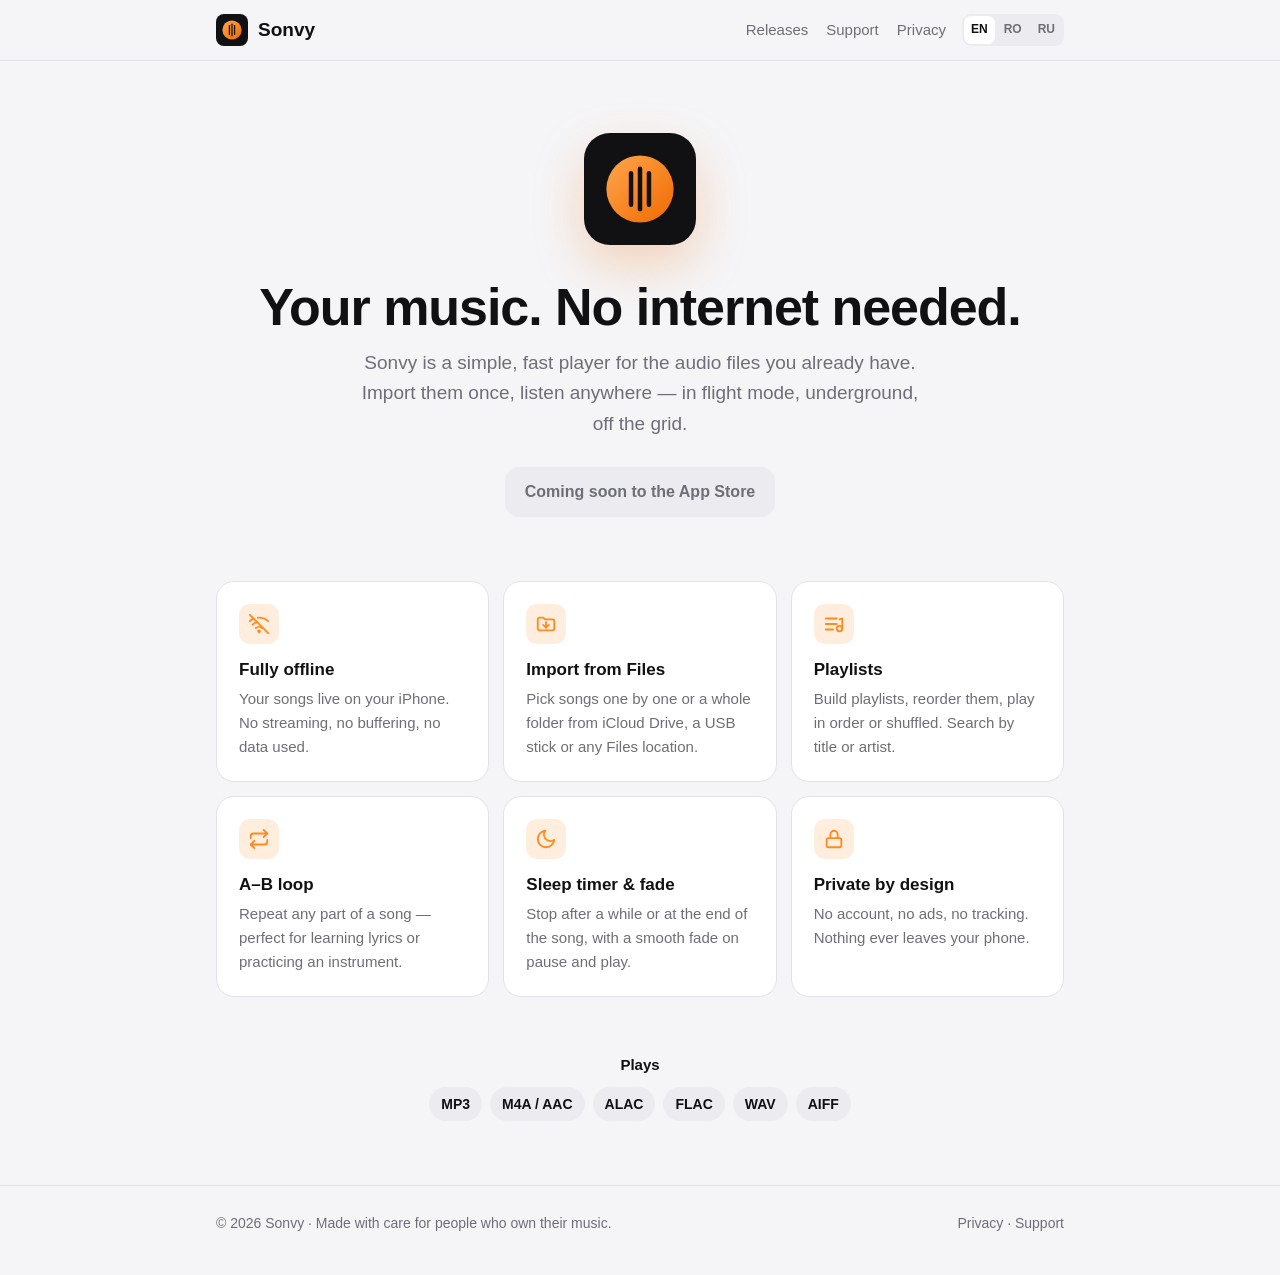
==== index.html @ 47a79b2f "feat: Sonvy site — home, releases, support, privacy Co-Authored-By: Claude Opus 5.5 <noreply@anthrop" ====
<!doctype html>
<html lang="en"><head><meta charset="utf-8"><meta name="viewport" content="width=device-width,initial-scale=1">
<link rel="icon" href="assets/logo.svg"><link rel="stylesheet" href="assets/style.css"><title>Sonvy — offline music player</title><meta name="description" content="Sonvy is a simple, fast offline player for the music files you already have."></head><body data-page="home"><main class="wrap">
<section class="hero"><img src="assets/logo.svg" alt="Sonvy"><h1 data-i18n="hero.title"></h1><p data-i18n="hero.text"></p><a id="store"></a></section>
<section class="grid">
<div class="card"><div class="ic"><svg width="22" height="22" viewBox="0 0 24 24" fill="none" stroke="currentColor" stroke-width="2" stroke-linecap="round" stroke-linejoin="round"><path d="M2 2l20 20"/><path d="M8.5 16.5a5 5 0 0 1 7 0"/><path d="M2 8.8a15 15 0 0 1 4.2-2.6"/><path d="M10.7 5.1A15 15 0 0 1 22 8.8"/><path d="M5 12.6a10 10 0 0 1 5.2-2.6"/><circle cx="12" cy="20" r="1"/></svg></div><h3 data-i18n="f.offline.t"></h3><p data-i18n="f.offline.p"></p></div>
<div class="card"><div class="ic"><svg width="22" height="22" viewBox="0 0 24 24" fill="none" stroke="currentColor" stroke-width="2" stroke-linecap="round" stroke-linejoin="round"><path d="M3 7a2 2 0 0 1 2-2h4l2 2h8a2 2 0 0 1 2 2v8a2 2 0 0 1-2 2H5a2 2 0 0 1-2-2z"/><path d="M12 10v6"/><path d="M9 13l3 3 3-3"/></svg></div><h3 data-i18n="f.import.t"></h3><p data-i18n="f.import.p"></p></div>
<div class="card"><div class="ic"><svg width="22" height="22" viewBox="0 0 24 24" fill="none" stroke="currentColor" stroke-width="2" stroke-linecap="round" stroke-linejoin="round"><path d="M3 6h12"/><path d="M3 12h12"/><path d="M3 18h8"/><circle cx="18" cy="17" r="3"/><path d="M21 17V6l-3 1"/></svg></div><h3 data-i18n="f.lists.t"></h3><p data-i18n="f.lists.p"></p></div>
<div class="card"><div class="ic"><svg width="22" height="22" viewBox="0 0 24 24" fill="none" stroke="currentColor" stroke-width="2" stroke-linecap="round" stroke-linejoin="round"><path d="M17 2l4 4-4 4"/><path d="M3 11V9a3 3 0 0 1 3-3h15"/><path d="M7 22l-4-4 4-4"/><path d="M21 13v2a3 3 0 0 1-3 3H3"/></svg></div><h3 data-i18n="f.loop.t"></h3><p data-i18n="f.loop.p"></p></div>
<div class="card"><div class="ic"><svg width="22" height="22" viewBox="0 0 24 24" fill="none" stroke="currentColor" stroke-width="2" stroke-linecap="round" stroke-linejoin="round"><path d="M21 12.8A9 9 0 1 1 11.2 3a7 7 0 0 0 9.8 9.8z"/></svg></div><h3 data-i18n="f.sleep.t"></h3><p data-i18n="f.sleep.p"></p></div>
<div class="card"><div class="ic"><svg width="22" height="22" viewBox="0 0 24 24" fill="none" stroke="currentColor" stroke-width="2" stroke-linecap="round" stroke-linejoin="round"><rect x="4" y="11" width="16" height="10" rx="2"/><path d="M8 11V7a4 4 0 0 1 8 0v4"/></svg></div><h3 data-i18n="f.private.t"></h3><p data-i18n="f.private.p"></p></div>
</section><section class="formats"><b data-i18n="formats"></b><div class="chips"><span>MP3</span><span>M4A / AAC</span><span>ALAC</span><span>FLAC</span><span>WAV</span><span>AIFF</span></div></section>
</main><script src="assets/site.js"></script></body></html>
---- assets/style.css ----
:root{--accent:#FF8A1F;--accent2:#f06a00;--bg:#F5F5F7;--surface:#FFFFFF;--surface2:#ECECF0;--text:#111114;--muted:#6E6E78;--line:#E2E2E8;--on-accent:#111114}
@media (prefers-color-scheme:dark){:root{--bg:#0E0E12;--surface:#1A1A21;--surface2:#24242D;--text:#F3F3F6;--muted:#8D8D99;--line:#2A2A33}}
*{box-sizing:border-box;margin:0;padding:0}
html{-webkit-text-size-adjust:100%}
body{background:var(--bg);color:var(--text);font:16px/1.6 -apple-system,BlinkMacSystemFont,"SF Pro Text","Segoe UI",Roboto,sans-serif}
a{color:var(--accent);text-decoration:none}a:hover{text-decoration:underline}
.wrap{max-width:880px;margin:0 auto;padding:0 16px}
header{position:sticky;top:0;z-index:5;background:color-mix(in srgb,var(--bg) 85%,transparent);backdrop-filter:blur(12px);-webkit-backdrop-filter:blur(12px);border-bottom:1px solid var(--line)}
header .wrap{display:flex;align-items:center;gap:16px;height:60px}
.brand{display:flex;align-items:center;gap:10px;font-weight:800;font-size:19px;color:var(--text)}.brand:hover{text-decoration:none}
.brand img{width:32px;height:32px;border-radius:8px}
nav{display:flex;gap:18px;margin-left:auto;font-size:15px}nav a{color:var(--muted)}nav a.on,nav a:hover{color:var(--text);text-decoration:none}
.lang{display:flex;gap:2px;background:var(--surface2);border-radius:9px;padding:2px}
.lang button{border:0;background:none;color:var(--muted);font:inherit;font-size:12px;font-weight:700;padding:4px 7px;border-radius:7px;cursor:pointer}
.lang button.on{background:var(--surface);color:var(--text)}
@media (max-width:620px){nav{gap:12px;font-size:14px}.brand span{display:none}}
.hero{text-align:center;padding:72px 0 48px}
.hero img{width:112px;height:112px;border-radius:26px;box-shadow:0 20px 50px rgba(240,106,0,.25)}
.hero h1{font-size:clamp(34px,7vw,52px);line-height:1.1;margin:26px 0 12px;letter-spacing:-.02em}
.hero p{font-size:19px;color:var(--muted);max-width:560px;margin:0 auto}
.badge{display:inline-flex;align-items:center;gap:8px;margin-top:28px;padding:12px 20px;border-radius:14px;background:var(--text);color:var(--bg);font-weight:700}
.badge.soon{background:var(--surface2);color:var(--muted);font-weight:600}
.grid{display:grid;grid-template-columns:repeat(auto-fit,minmax(240px,1fr));gap:14px;padding:16px 0 56px}
.card{background:var(--surface);border:1px solid var(--line);border-radius:18px;padding:22px}
.card .ic{width:40px;height:40px;border-radius:11px;display:flex;align-items:center;justify-content:center;background:color-mix(in srgb,var(--accent) 15%,transparent);color:var(--accent);margin-bottom:12px}
.card h3{font-size:17px;margin-bottom:4px}.card p{color:var(--muted);font-size:15px}
.formats{text-align:center;padding:0 0 64px;color:var(--muted)}
.formats b{display:block;color:var(--text);font-size:15px;margin-bottom:10px}
.chips{display:flex;flex-wrap:wrap;gap:8px;justify-content:center}
.chips span{padding:6px 12px;border-radius:99px;background:var(--surface2);color:var(--text);font-size:14px;font-weight:600}
.page{padding:48px 0 64px}
.page h1{font-size:34px;letter-spacing:-.01em;margin-bottom:6px}
.page .lead{color:var(--muted);margin-bottom:28px}
.page h2{font-size:20px;margin:28px 0 8px}
.page p,.page li{color:var(--text)}.page ul{padding-left:20px}
.rel{position:relative;padding-left:28px;border-left:2px solid var(--line);margin-left:8px}
.rel article{position:relative;margin-bottom:22px}
.rel article::before{content:"";position:absolute;left:-36px;top:24px;width:14px;height:14px;border-radius:50%;background:var(--accent);border:3px solid var(--bg)}
.rel .head{display:flex;flex-wrap:wrap;align-items:baseline;gap:10px;margin-bottom:10px}
.rel .ver{font-size:22px;font-weight:800}
.rel .date{color:var(--muted);font-size:14px}
.chip{font-size:12px;font-weight:700;padding:3px 9px;border-radius:99px;background:color-mix(in srgb,var(--accent) 18%,transparent);color:var(--accent)}
.rel h4{font-size:13px;text-transform:uppercase;letter-spacing:.06em;color:var(--muted);margin:12px 0 4px}
.rel ul{padding-left:18px}.rel li{margin:3px 0}
.faq details{background:var(--surface);border:1px solid var(--line);border-radius:14px;padding:14px 18px;margin-bottom:10px}
.faq summary{cursor:pointer;font-weight:700}.faq details p{color:var(--muted);margin-top:8px}
.contact{display:flex;flex-wrap:wrap;gap:10px;margin:8px 0 8px}
.btn{display:inline-flex;align-items:center;gap:8px;padding:11px 18px;border-radius:12px;background:var(--accent);color:var(--on-accent);font-weight:700}.btn:hover{text-decoration:none;filter:brightness(1.05)}
.btn.alt{background:var(--surface2);color:var(--text)}
footer{border-top:1px solid var(--line);padding:26px 0 40px;color:var(--muted);font-size:14px}
footer .wrap{display:flex;flex-wrap:wrap;gap:16px;justify-content:space-between}
footer a{color:var(--muted)}
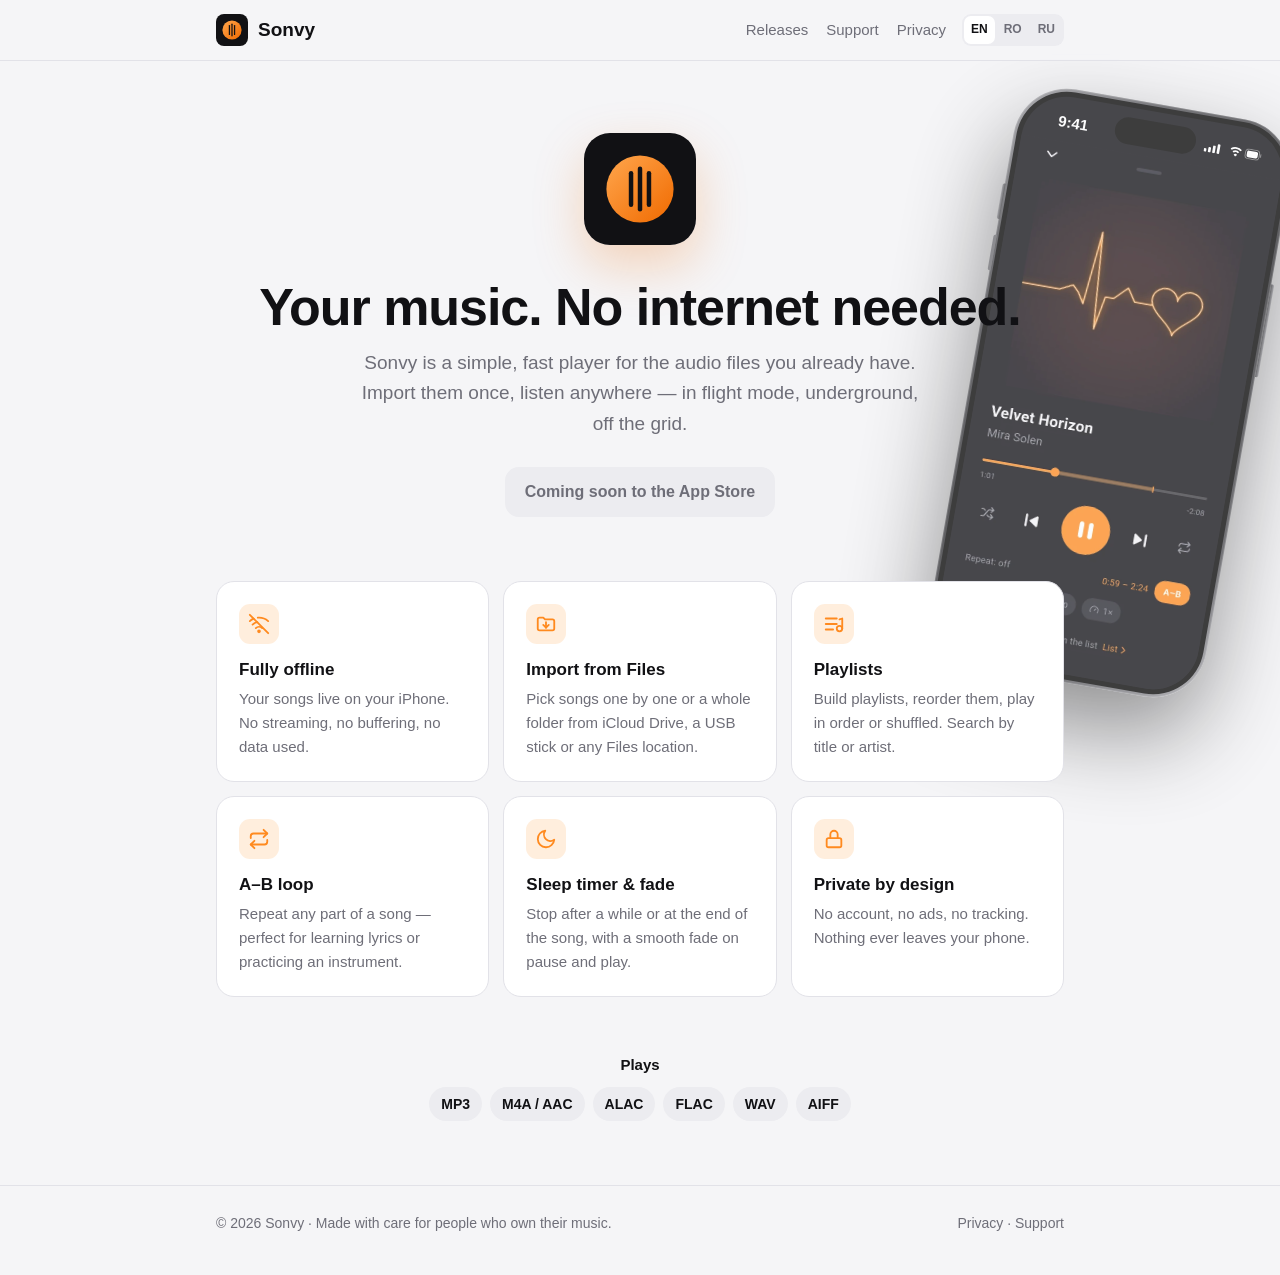
==== commit c891947a: "feat: app screenshot in a phone behind the hero Co-Authored-By: Claude Opus 5.5 <noreply@anthropic.c" ====
--- a/index.html
+++ b/index.html
@@ -1,6 +1,8 @@
 <!doctype html>
 <html lang="en"><head><meta charset="utf-8"><meta name="viewport" content="width=device-width,initial-scale=1">
-<link rel="icon" href="assets/logo.svg"><link rel="stylesheet" href="assets/style.css"><title>Sonvy — offline music player</title><meta name="description" content="Sonvy is a simple, fast offline player for the music files you already have."></head><body data-page="home"><main class="wrap">
+<link rel="icon" href="assets/logo.svg"><link rel="stylesheet" href="assets/style.css"><title>Sonvy — offline music player</title><meta name="description" content="Sonvy is a simple, fast offline player for the music files you already have."></head><body data-page="home"><div class="bgshots" aria-hidden="true">
+<div class="phone p1"><div class="bz"><div class="scr"><div class="sb"><span>9:41</span><svg viewBox="0 0 66 12" width="66" height="12" fill="#fff"><rect x="0" y="8" width="3" height="4" rx="1"/><rect x="5" y="6" width="3" height="6" rx="1"/><rect x="10" y="3.5" width="3" height="8.5" rx="1"/><rect x="15" y="1" width="3" height="11" rx="1"/><path d="M30 3.2a10 10 0 0 1 13 0l-1.4 1.5a8 8 0 0 0-10.2 0zM32.6 6a6 6 0 0 1 7.8 0L39 7.5a4 4 0 0 0-5 0zM36.5 11.5l-2-2a2.8 2.8 0 0 1 4 0z"/><rect x="47.5" y="0.5" width="16" height="11" rx="3.2" fill="none" stroke="#fff" stroke-opacity=".45"/><rect x="49.2" y="2.2" width="12.6" height="7.6" rx="2"/><rect x="64.6" y="4" width="1.4" height="4" rx=".7" fill-opacity=".45"/></svg></div><img src="assets/shots/player.webp" alt=""></div></div></div>
+</div><main class="wrap">
 <section class="hero"><img src="assets/logo.svg" alt="Sonvy"><h1 data-i18n="hero.title"></h1><p data-i18n="hero.text"></p><a id="store"></a></section>
 <section class="grid">
 <div class="card"><div class="ic"><svg width="22" height="22" viewBox="0 0 24 24" fill="none" stroke="currentColor" stroke-width="2" stroke-linecap="round" stroke-linejoin="round"><path d="M2 2l20 20"/><path d="M8.5 16.5a5 5 0 0 1 7 0"/><path d="M2 8.8a15 15 0 0 1 4.2-2.6"/><path d="M10.7 5.1A15 15 0 0 1 22 8.8"/><path d="M5 12.6a10 10 0 0 1 5.2-2.6"/><circle cx="12" cy="20" r="1"/></svg></div><h3 data-i18n="f.offline.t"></h3><p data-i18n="f.offline.p"></p></div>
--- a/assets/style.css
+++ b/assets/style.css
@@ -20,6 +20,29 @@
 .hero p{font-size:19px;color:var(--muted);max-width:560px;margin:0 auto}
 .badge{display:inline-flex;align-items:center;gap:8px;margin-top:28px;padding:12px 20px;border-radius:14px;background:var(--text);color:var(--bg);font-weight:700}
 .badge.soon{background:var(--surface2);color:var(--muted);font-weight:600}
+body[data-page="home"]{position:relative;overflow-x:hidden}
+body[data-page="home"] main{position:relative;z-index:1}
+footer{position:relative;z-index:1;background:var(--bg)}
+.bgshots{position:absolute;inset:0;overflow:hidden;pointer-events:none;z-index:0}
+/* iPhone 16 Pro: titanium rim, thin black bezel, Dynamic Island, side buttons */
+.phone{position:absolute;width:280px;aspect-ratio:71.5/149.6;border-radius:54px;padding:3px;
+  background:linear-gradient(135deg,#9a9a9f 0%,#4a4a4e 18%,#2a2a2d 50%,#4a4a4e 82%,#a5a5aa 100%);
+  box-shadow:0 40px 90px rgba(0,0,0,.55),inset 0 0 0 1px rgba(255,255,255,.18)}
+.phone::before{content:"";position:absolute;right:-2.5px;top:27%;width:3px;height:16%;border-radius:0 2px 2px 0;background:linear-gradient(90deg,#3a3a3d,#8a8a8f)}
+.phone::after{content:"";position:absolute;left:-2.5px;top:18%;width:3px;height:6%;border-radius:2px 0 0 2px;background:linear-gradient(270deg,#3a3a3d,#8a8a8f);
+  box-shadow:0 52px 0 0 #6a6a6e,0 0 0 0 transparent;}
+.phone .bz{height:100%;border-radius:51px;background:#000;padding:5px}
+.phone .scr{position:relative;height:100%;border-radius:46px;overflow:hidden;background:#0E0E12;display:flex;flex-direction:column}
+.phone .scr::before{content:"";position:absolute;top:10px;left:50%;width:31%;height:27px;border-radius:20px;background:#000;transform:translateX(-50%);z-index:2}
+.phone .sb{flex:none;height:46px;display:flex;align-items:center;justify-content:space-between;padding:4px 24px 0 34px;color:#fff;font:600 15px/1 -apple-system,"SF Pro Text","Segoe UI",sans-serif}
+.phone .sb svg{width:58px;height:11px}
+.phone img{flex:1;min-height:0;width:100%;object-fit:cover;object-position:top;display:block}
+.bgshots .phone{opacity:.6}
+.bgshots .p1{top:100px;left:calc(50% + 330px);transform:rotate(10deg);opacity:.75}
+.bgshots .p2{top:520px;right:calc(50% + 340px);transform:rotate(-9deg)}
+.bgshots .p3{top:790px;left:calc(50% + 350px);transform:rotate(8deg)}
+@media (max-width:1100px){.bgshots .p1{left:auto;right:-130px}.bgshots .p2{right:auto;left:-150px}.bgshots .p3{left:auto;right:-160px}}
+@media (max-width:620px){.bgshots .phone{width:210px;opacity:.22}.phone{border-radius:42px}.phone .bz{border-radius:39px;padding:4px}.phone .scr{border-radius:35px}.phone .sb{height:36px;font-size:12px;padding:3px 18px 0 26px}.phone .scr::before{top:8px;height:21px}.bgshots .p1{top:330px;right:-120px;opacity:.3}.bgshots .p2{top:820px;left:-130px}.bgshots .p3{top:1500px;right:-120px}}
 .grid{display:grid;grid-template-columns:repeat(auto-fit,minmax(240px,1fr));gap:14px;padding:16px 0 56px}
 .card{background:var(--surface);border:1px solid var(--line);border-radius:18px;padding:22px}
 .card .ic{width:40px;height:40px;border-radius:11px;display:flex;align-items:center;justify-content:center;background:color-mix(in srgb,var(--accent) 15%,transparent);color:var(--accent);margin-bottom:12px}
